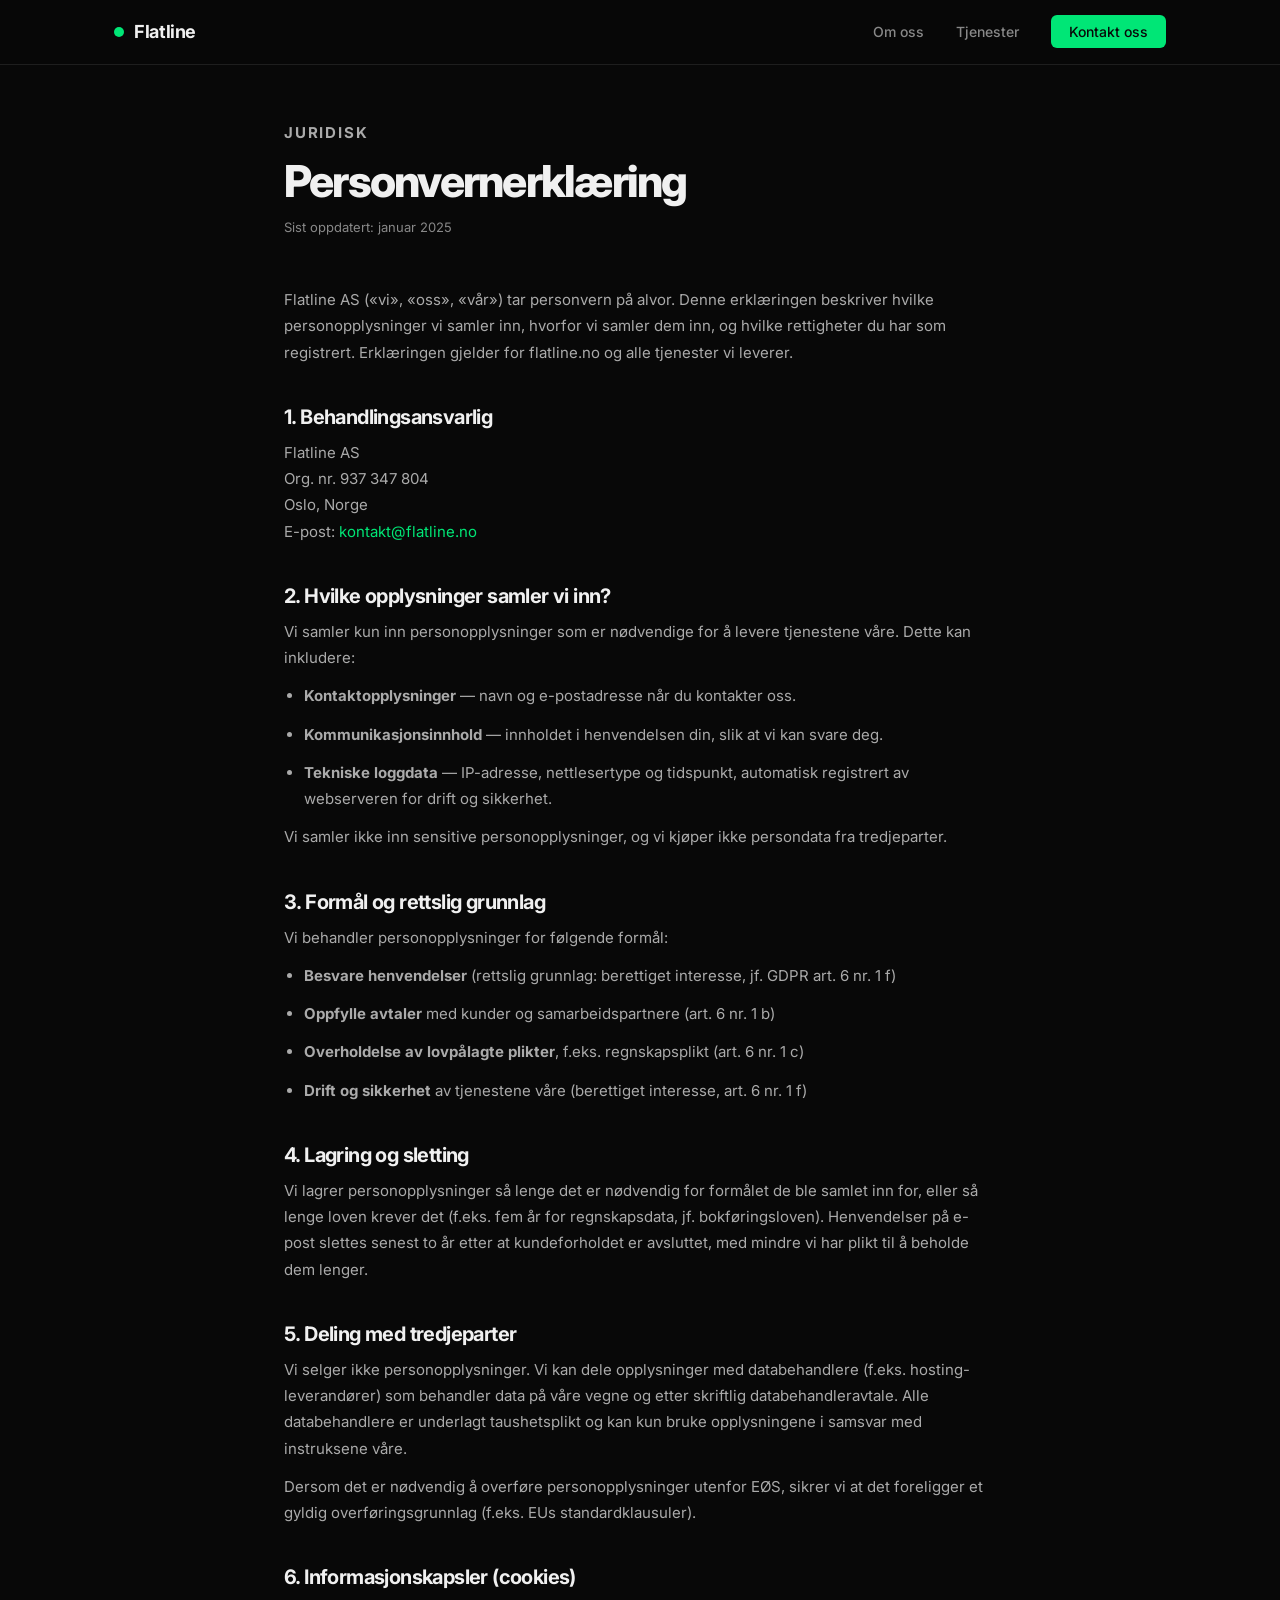
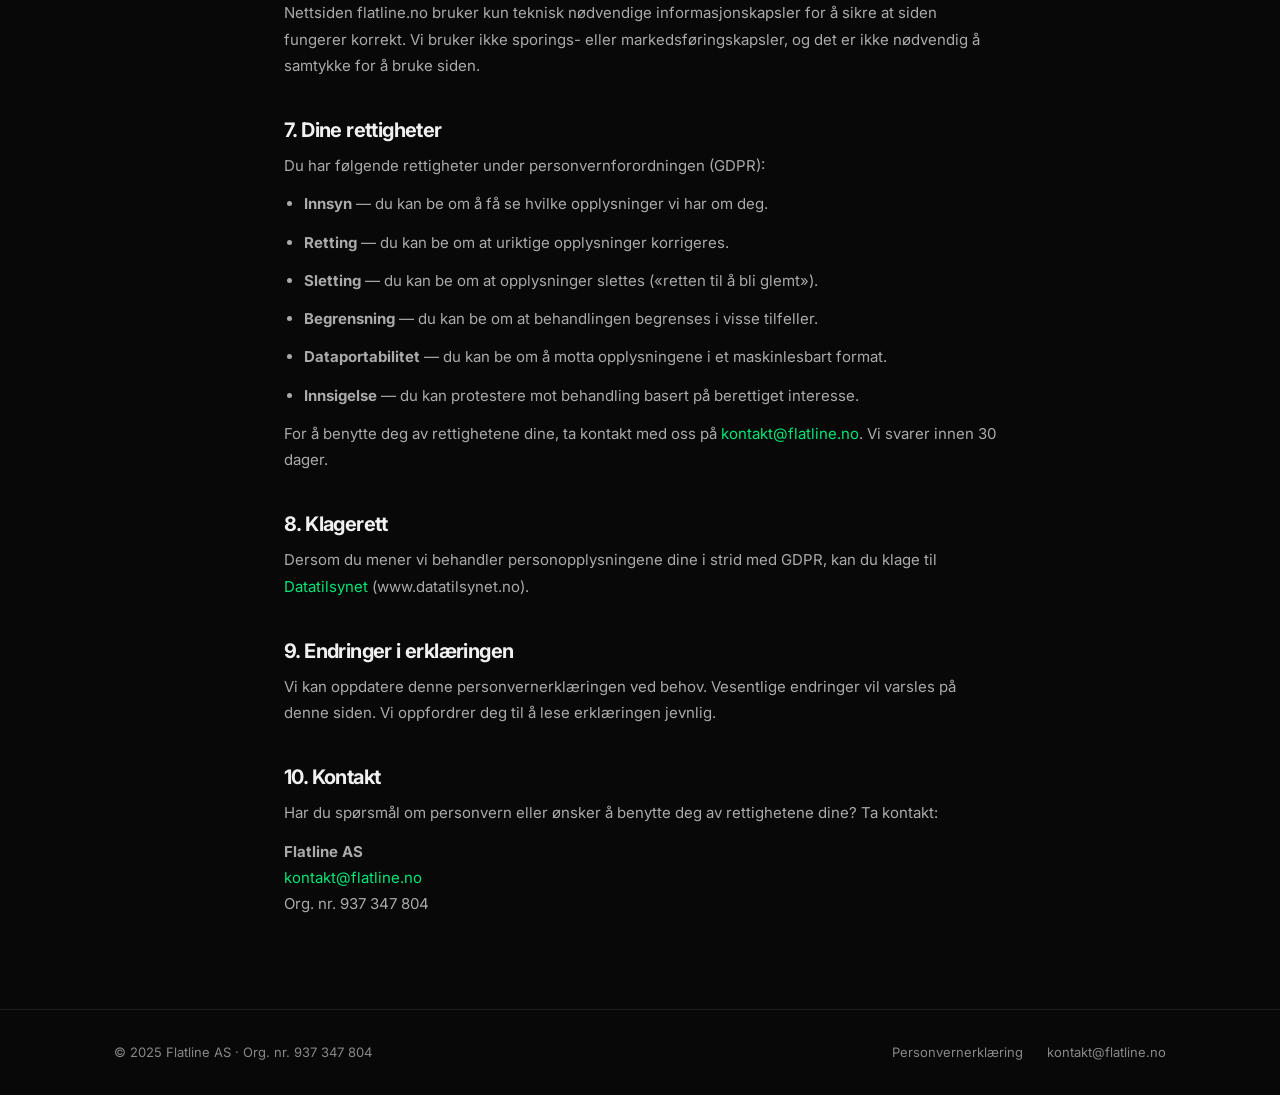
==== personvern.html @ 19d4c9af "Initial website for Flatline AS - Landing page with hero, about, services and contact sections - Pri" ====
<!DOCTYPE html>
<html lang="no">
<head>
  <meta charset="UTF-8" />
  <meta name="viewport" content="width=device-width, initial-scale=1.0" />
  <title>Personvernerklæring — Flatline AS</title>
  <meta name="description" content="Personvernerklæring for Flatline AS." />
  <meta name="theme-color" content="#080808" />
  <link rel="preconnect" href="https://fonts.googleapis.com" />
  <link rel="preconnect" href="https://fonts.gstatic.com" crossorigin />
  <link href="https://fonts.googleapis.com/css2?family=Inter:wght@400;500;600;700;800&display=swap" rel="stylesheet" />
  <link rel="stylesheet" href="style.css" />
</head>
<body>

  <!-- ── Nav ── -->
  <nav>
    <div class="nav-inner">
      <a href="/" class="nav-logo">
        <div class="logo-dot"></div>
        Flatline
      </a>
      <ul class="nav-links">
        <li><a href="/#about">Om oss</a></li>
        <li><a href="/#services">Tjenester</a></li>
        <li><a href="/#contact" class="nav-cta">Kontakt oss</a></li>
      </ul>
    </div>
  </nav>

  <div class="page-wrap">
    <p class="section-label">Juridisk</p>
    <h1>Personvernerklæring</h1>
    <p class="updated">Sist oppdatert: januar 2025</p>

    <p>
      Flatline AS («vi», «oss», «vår») tar personvern på alvor. Denne erklæringen beskriver
      hvilke personopplysninger vi samler inn, hvorfor vi samler dem inn, og hvilke rettigheter
      du har som registrert. Erklæringen gjelder for flatline.no og alle tjenester vi leverer.
    </p>

    <h2>1. Behandlingsansvarlig</h2>
    <p>
      Flatline AS<br>
      Org. nr. 937 347 804<br>
      Oslo, Norge<br>
      E-post: <a href="mailto:kontakt@flatline.no">kontakt@flatline.no</a>
    </p>

    <h2>2. Hvilke opplysninger samler vi inn?</h2>
    <p>Vi samler kun inn personopplysninger som er nødvendige for å levere tjenestene våre. Dette kan inkludere:</p>
    <ul>
      <li><strong>Kontaktopplysninger</strong> — navn og e-postadresse når du kontakter oss.</li>
      <li><strong>Kommunikasjonsinnhold</strong> — innholdet i henvendelsen din, slik at vi kan svare deg.</li>
      <li><strong>Tekniske loggdata</strong> — IP-adresse, nettlesertype og tidspunkt, automatisk registrert av webserveren for drift og sikkerhet.</li>
    </ul>
    <p>Vi samler ikke inn sensitive personopplysninger, og vi kjøper ikke persondata fra tredjeparter.</p>

    <h2>3. Formål og rettslig grunnlag</h2>
    <p>Vi behandler personopplysninger for følgende formål:</p>
    <ul>
      <li><strong>Besvare henvendelser</strong> (rettslig grunnlag: berettiget interesse, jf. GDPR art. 6 nr. 1 f)</li>
      <li><strong>Oppfylle avtaler</strong> med kunder og samarbeidspartnere (art. 6 nr. 1 b)</li>
      <li><strong>Overholdelse av lovpålagte plikter</strong>, f.eks. regnskapsplikt (art. 6 nr. 1 c)</li>
      <li><strong>Drift og sikkerhet</strong> av tjenestene våre (berettiget interesse, art. 6 nr. 1 f)</li>
    </ul>

    <h2>4. Lagring og sletting</h2>
    <p>
      Vi lagrer personopplysninger så lenge det er nødvendig for formålet de ble samlet inn for,
      eller så lenge loven krever det (f.eks. fem år for regnskapsdata, jf. bokføringsloven).
      Henvendelser på e-post slettes senest to år etter at kundeforholdet er avsluttet,
      med mindre vi har plikt til å beholde dem lenger.
    </p>

    <h2>5. Deling med tredjeparter</h2>
    <p>
      Vi selger ikke personopplysninger. Vi kan dele opplysninger med databehandlere
      (f.eks. hosting-leverandører) som behandler data på våre vegne og etter skriftlig
      databehandleravtale. Alle databehandlere er underlagt taushetsplikt og kan kun bruke
      opplysningene i samsvar med instruksene våre.
    </p>
    <p>
      Dersom det er nødvendig å overføre personopplysninger utenfor EØS, sikrer vi at
      det foreligger et gyldig overføringsgrunnlag (f.eks. EUs standardklausuler).
    </p>

    <h2>6. Informasjonskapsler (cookies)</h2>
    <p>
      Nettsiden flatline.no bruker kun teknisk nødvendige informasjonskapsler for å sikre
      at siden fungerer korrekt. Vi bruker ikke sporings- eller markedsføringskapsler,
      og det er ikke nødvendig å samtykke for å bruke siden.
    </p>

    <h2>7. Dine rettigheter</h2>
    <p>
      Du har følgende rettigheter under personvernforordningen (GDPR):
    </p>
    <ul>
      <li><strong>Innsyn</strong> — du kan be om å få se hvilke opplysninger vi har om deg.</li>
      <li><strong>Retting</strong> — du kan be om at uriktige opplysninger korrigeres.</li>
      <li><strong>Sletting</strong> — du kan be om at opplysninger slettes («retten til å bli glemt»).</li>
      <li><strong>Begrensning</strong> — du kan be om at behandlingen begrenses i visse tilfeller.</li>
      <li><strong>Dataportabilitet</strong> — du kan be om å motta opplysningene i et maskinlesbart format.</li>
      <li><strong>Innsigelse</strong> — du kan protestere mot behandling basert på berettiget interesse.</li>
    </ul>
    <p>
      For å benytte deg av rettighetene dine, ta kontakt med oss på
      <a href="mailto:kontakt@flatline.no">kontakt@flatline.no</a>.
      Vi svarer innen 30 dager.
    </p>

    <h2>8. Klagerett</h2>
    <p>
      Dersom du mener vi behandler personopplysningene dine i strid med GDPR, kan du
      klage til <a href="https://www.datatilsynet.no" target="_blank" rel="noopener">Datatilsynet</a>
      (www.datatilsynet.no).
    </p>

    <h2>9. Endringer i erklæringen</h2>
    <p>
      Vi kan oppdatere denne personvernerklæringen ved behov. Vesentlige endringer vil
      varsles på denne siden. Vi oppfordrer deg til å lese erklæringen jevnlig.
    </p>

    <h2>10. Kontakt</h2>
    <p>
      Har du spørsmål om personvern eller ønsker å benytte deg av rettighetene dine?
      Ta kontakt:
    </p>
    <p>
      <strong>Flatline AS</strong><br>
      <a href="mailto:kontakt@flatline.no">kontakt@flatline.no</a><br>
      Org. nr. 937 347 804
    </p>
  </div>

  <!-- ── Footer ── -->
  <footer>
    <div class="footer-inner">
      <div class="footer-left">
        © 2025 Flatline AS · Org. nr. 937 347 804
      </div>
      <div class="footer-right">
        <a href="personvern.html">Personvernerklæring</a>
        <a href="mailto:kontakt@flatline.no">kontakt@flatline.no</a>
      </div>
    </div>
  </footer>

</body>
</html>
---- style.css ----
/* ── Reset & base ─────────────────────────────────────────── */
*, *::before, *::after { box-sizing: border-box; margin: 0; padding: 0; }

:root {
  --bg:       #080808;
  --surface:  #111111;
  --border:   #1e1e1e;
  --green:    #00e676;
  --green-dim:#00c45e;
  --text:     #f0f0f0;
  --muted:    #888888;
  --faint:    #333333;

  --font: 'Inter', system-ui, -apple-system, sans-serif;
  --radius: 6px;
  --max: 1100px;
  --transition: 0.25s ease;
}

html { scroll-behavior: smooth; }

body {
  background: var(--bg);
  color: var(--text);
  font-family: var(--font);
  font-size: 16px;
  line-height: 1.6;
  -webkit-font-smoothing: antialiased;
}

a { color: var(--green); text-decoration: none; transition: opacity var(--transition); }
a:hover { opacity: 0.75; }

/* ── Layout ───────────────────────────────────────────────── */
.container { max-width: var(--max); margin: 0 auto; padding: 0 24px; }

section { padding: 96px 0; }

/* ── Nav ──────────────────────────────────────────────────── */
nav {
  position: fixed;
  top: 0; left: 0; right: 0;
  z-index: 100;
  border-bottom: 1px solid var(--border);
  background: rgba(8, 8, 8, 0.90);
  backdrop-filter: blur(12px);
  -webkit-backdrop-filter: blur(12px);
}

.nav-inner {
  max-width: var(--max);
  margin: 0 auto;
  padding: 0 24px;
  height: 64px;
  display: flex;
  align-items: center;
  justify-content: space-between;
}

.nav-logo {
  display: flex;
  align-items: center;
  gap: 10px;
  font-size: 18px;
  font-weight: 700;
  color: var(--text);
  letter-spacing: -0.02em;
}

.logo-dot {
  width: 10px; height: 10px;
  border-radius: 50%;
  background: var(--green);
  animation: pulse 2.4s ease-in-out infinite;
}

@keyframes pulse {
  0%, 100% { opacity: 1; transform: scale(1); }
  50%       { opacity: 0.4; transform: scale(0.7); }
}

.nav-links {
  display: flex;
  align-items: center;
  gap: 32px;
  list-style: none;
}

.nav-links a { color: var(--muted); font-size: 14px; font-weight: 500; }
.nav-links a:hover { color: var(--text); opacity: 1; }

.nav-cta {
  background: var(--green) !important;
  color: var(--bg) !important;
  padding: 8px 18px;
  border-radius: var(--radius);
  font-weight: 600;
  font-size: 14px !important;
}
.nav-cta:hover { opacity: 0.85 !important; }

/* ── Hero ─────────────────────────────────────────────────── */
#hero {
  min-height: 100vh;
  display: flex;
  flex-direction: column;
  justify-content: center;
  padding-top: 64px;
  position: relative;
  overflow: hidden;
}

.hero-content {
  position: relative;
  z-index: 2;
}

.hero-tag {
  display: inline-flex;
  align-items: center;
  gap: 8px;
  background: rgba(0, 230, 118, 0.08);
  border: 1px solid rgba(0, 230, 118, 0.2);
  color: var(--green);
  font-size: 12px;
  font-weight: 600;
  letter-spacing: 0.08em;
  text-transform: uppercase;
  padding: 6px 14px;
  border-radius: 100px;
  margin-bottom: 32px;
}

.hero-tag::before {
  content: '';
  width: 6px; height: 6px;
  border-radius: 50%;
  background: var(--green);
  animation: pulse 2.4s ease-in-out infinite;
}

h1 {
  font-size: clamp(42px, 7vw, 80px);
  font-weight: 800;
  letter-spacing: -0.04em;
  line-height: 1.05;
  margin-bottom: 24px;
}

h1 em {
  font-style: normal;
  color: var(--green);
}

.hero-sub {
  font-size: clamp(16px, 2vw, 20px);
  color: var(--muted);
  max-width: 520px;
  margin-bottom: 40px;
  line-height: 1.65;
}

.btn {
  display: inline-flex;
  align-items: center;
  gap: 8px;
  padding: 14px 28px;
  border-radius: var(--radius);
  font-size: 15px;
  font-weight: 600;
  cursor: pointer;
  transition: all var(--transition);
}

.btn-primary {
  background: var(--green);
  color: var(--bg);
}
.btn-primary:hover { background: var(--green-dim); opacity: 1; }

.btn-ghost {
  background: transparent;
  color: var(--text);
  border: 1px solid var(--border);
}
.btn-ghost:hover { border-color: var(--faint); background: var(--surface); opacity: 1; }

.hero-actions { display: flex; gap: 12px; flex-wrap: wrap; }

/* EKG canvas */
.ekg-wrap {
  position: absolute;
  bottom: 0; left: 0; right: 0;
  height: 160px;
  opacity: 0.18;
  pointer-events: none;
}

/* ── Section headings ────────────────────────────────────── */
.section-label {
  font-size: 11px;
  font-weight: 700;
  letter-spacing: 0.12em;
  text-transform: uppercase;
  color: var(--green);
  margin-bottom: 16px;
}

h2 {
  font-size: clamp(28px, 4vw, 44px);
  font-weight: 800;
  letter-spacing: -0.03em;
  line-height: 1.1;
  margin-bottom: 20px;
}

.lead {
  font-size: 18px;
  color: var(--muted);
  max-width: 600px;
  line-height: 1.7;
  margin-bottom: 48px;
}

/* ── About ────────────────────────────────────────────────── */
#about { border-top: 1px solid var(--border); }

.about-grid {
  display: grid;
  grid-template-columns: 1fr 1fr;
  gap: 64px;
  align-items: start;
}

.about-facts {
  display: grid;
  grid-template-columns: 1fr 1fr;
  gap: 24px;
}

.fact-card {
  background: var(--surface);
  border: 1px solid var(--border);
  border-radius: 12px;
  padding: 28px;
}

.fact-card .num {
  font-size: 36px;
  font-weight: 800;
  letter-spacing: -0.04em;
  color: var(--green);
  line-height: 1;
  margin-bottom: 6px;
}

.fact-card .label {
  font-size: 13px;
  color: var(--muted);
}

/* ── Services ─────────────────────────────────────────────── */
#services { border-top: 1px solid var(--border); }

.services-grid {
  display: grid;
  grid-template-columns: repeat(3, 1fr);
  gap: 20px;
}

.service-card {
  background: var(--surface);
  border: 1px solid var(--border);
  border-radius: 12px;
  padding: 36px 28px;
  transition: border-color var(--transition), transform var(--transition);
}

.service-card:hover {
  border-color: rgba(0, 230, 118, 0.25);
  transform: translateY(-3px);
}

.service-icon {
  width: 44px; height: 44px;
  background: rgba(0, 230, 118, 0.08);
  border-radius: 10px;
  display: flex;
  align-items: center;
  justify-content: center;
  margin-bottom: 20px;
  font-size: 20px;
}

.service-card h3 {
  font-size: 18px;
  font-weight: 700;
  letter-spacing: -0.02em;
  margin-bottom: 10px;
}

.service-card p {
  font-size: 14px;
  color: var(--muted);
  line-height: 1.65;
}

/* ── Contact ──────────────────────────────────────────────── */
#contact {
  border-top: 1px solid var(--border);
  text-align: center;
}

#contact .lead { margin: 0 auto 40px; }

.contact-card {
  display: inline-flex;
  flex-direction: column;
  align-items: center;
  gap: 12px;
  background: var(--surface);
  border: 1px solid var(--border);
  border-radius: 16px;
  padding: 48px 64px;
  margin: 0 auto;
}

.contact-card .email {
  font-size: clamp(20px, 3vw, 28px);
  font-weight: 700;
  letter-spacing: -0.02em;
  color: var(--green);
}

.contact-card .hint {
  font-size: 14px;
  color: var(--muted);
}

/* ── Footer ───────────────────────────────────────────────── */
footer {
  border-top: 1px solid var(--border);
  padding: 32px 0;
}

.footer-inner {
  max-width: var(--max);
  margin: 0 auto;
  padding: 0 24px;
  display: flex;
  align-items: center;
  justify-content: space-between;
  gap: 16px;
  flex-wrap: wrap;
}

.footer-left {
  font-size: 13px;
  color: var(--muted);
}

.footer-right {
  display: flex;
  gap: 24px;
  font-size: 13px;
}

.footer-right a { color: var(--muted); }
.footer-right a:hover { color: var(--text); opacity: 1; }

/* ── Personvern page ─────────────────────────────────────── */
.page-wrap {
  max-width: 760px;
  margin: 0 auto;
  padding: 120px 24px 80px;
}

.page-wrap h1 { font-size: clamp(28px, 4vw, 44px); margin-bottom: 12px; }
.page-wrap .updated { font-size: 13px; color: var(--muted); margin-bottom: 48px; }

.page-wrap h2 {
  font-size: 20px;
  font-weight: 700;
  margin: 40px 0 12px;
  color: var(--text);
}

.page-wrap p, .page-wrap li {
  font-size: 15px;
  color: #aaaaaa;
  line-height: 1.75;
  margin-bottom: 12px;
}

.page-wrap ul { padding-left: 20px; margin-bottom: 12px; }
.page-wrap li { list-style: disc; }

.page-wrap a { color: var(--green); }

/* ── Responsive ────────────────────────────────────────────── */
@media (max-width: 768px) {
  section { padding: 64px 0; }

  .nav-links { display: none; }

  .about-grid { grid-template-columns: 1fr; gap: 40px; }
  .about-facts { grid-template-columns: 1fr 1fr; }

  .services-grid { grid-template-columns: 1fr; }

  .contact-card { padding: 36px 28px; width: 100%; }

  .footer-inner { flex-direction: column; align-items: flex-start; }
}

@media (max-width: 480px) {
  .about-facts { grid-template-columns: 1fr; }
}
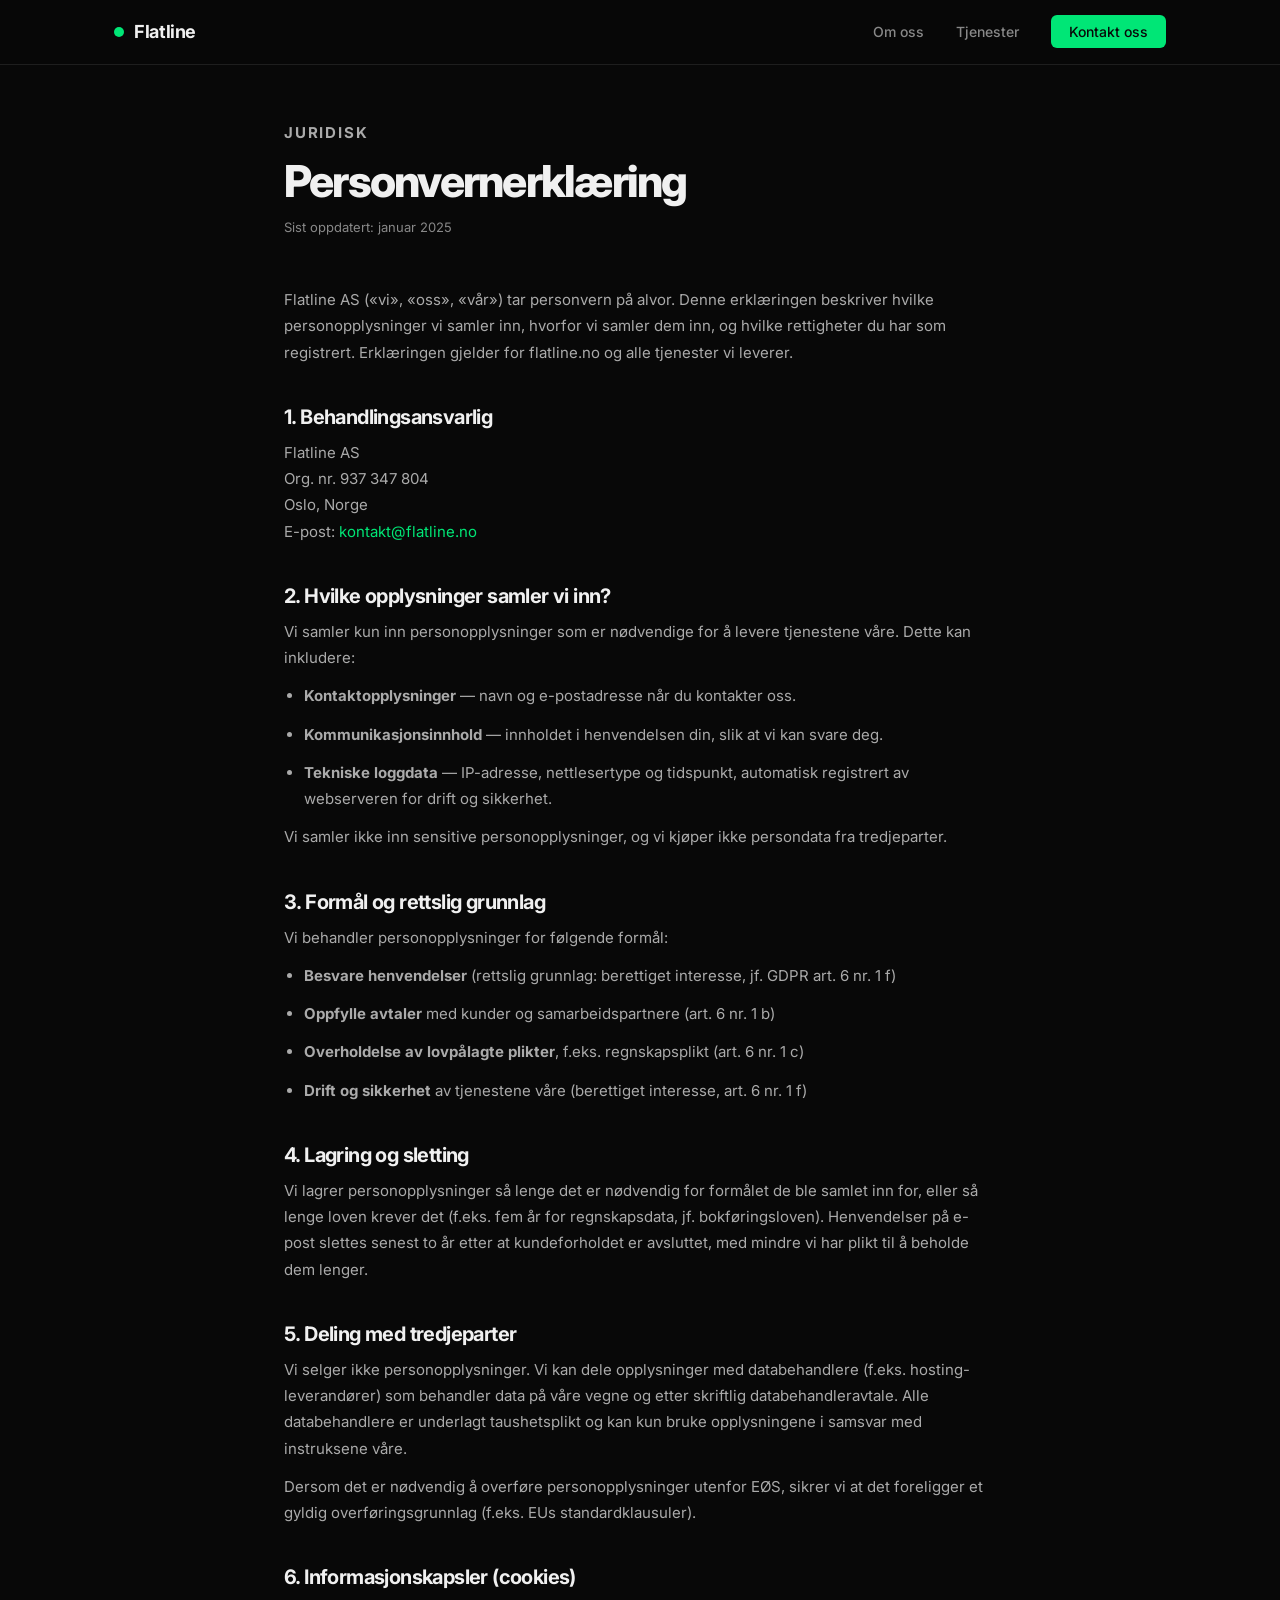
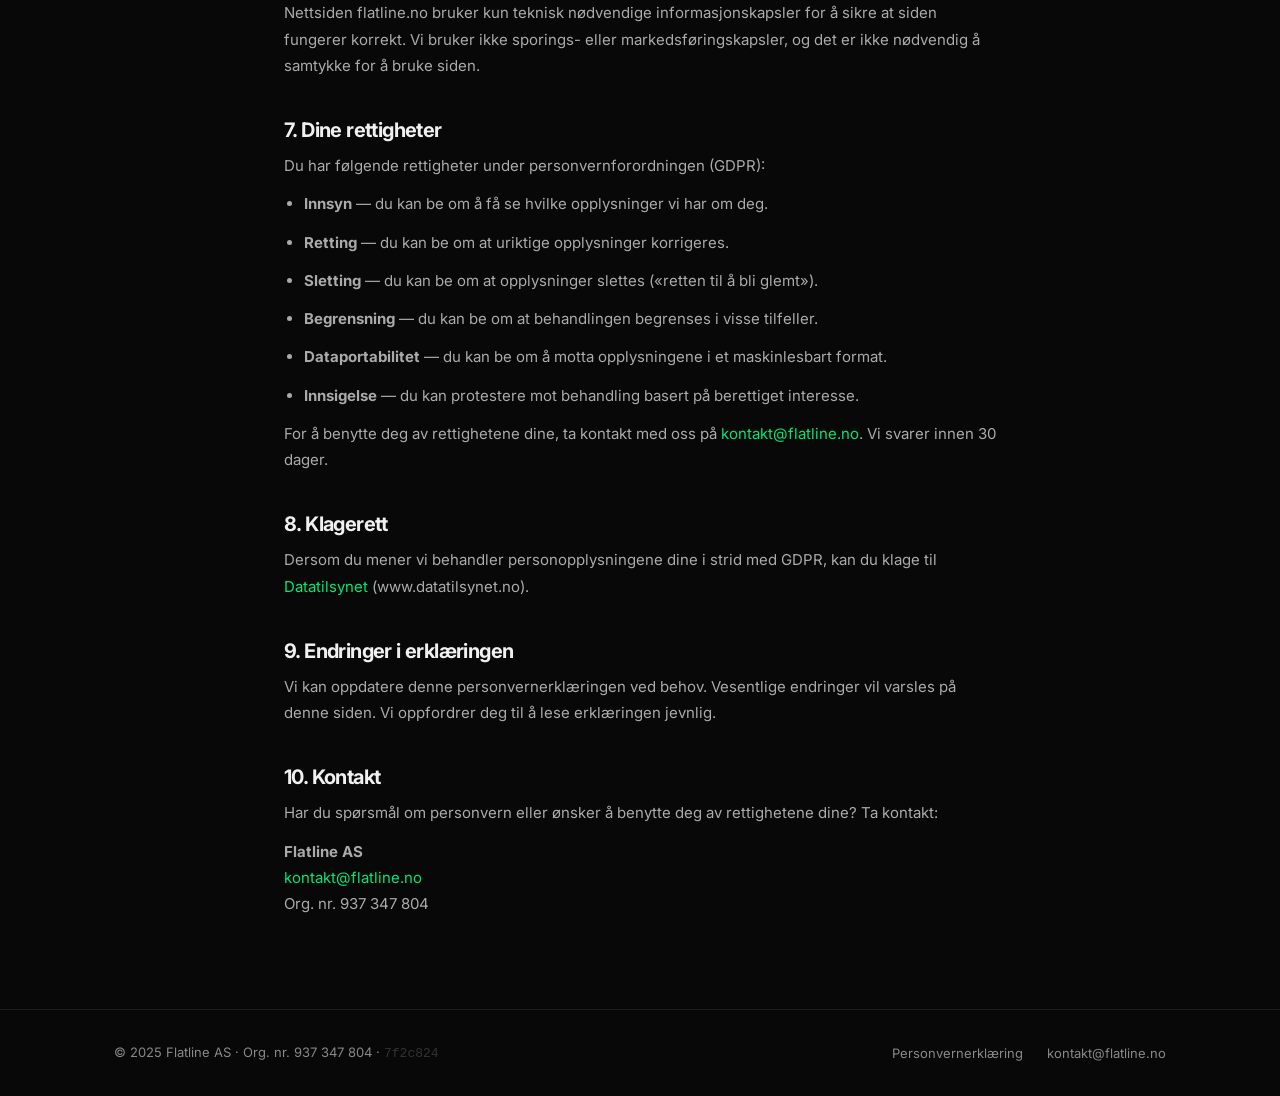
==== commit 780d432c: "Add git hash to footer" ====
--- a/personvern.html
+++ b/personvern.html
@@ -139,7 +139,7 @@
   <footer>
     <div class="footer-inner">
       <div class="footer-left">
-        © 2025 Flatline AS · Org. nr. 937 347 804
+        © 2025 Flatline AS · Org. nr. 937 347 804 · <span style="color: var(--faint); font-family: monospace;">7f2c824</span>
       </div>
       <div class="footer-right">
         <a href="personvern.html">Personvernerklæring</a>
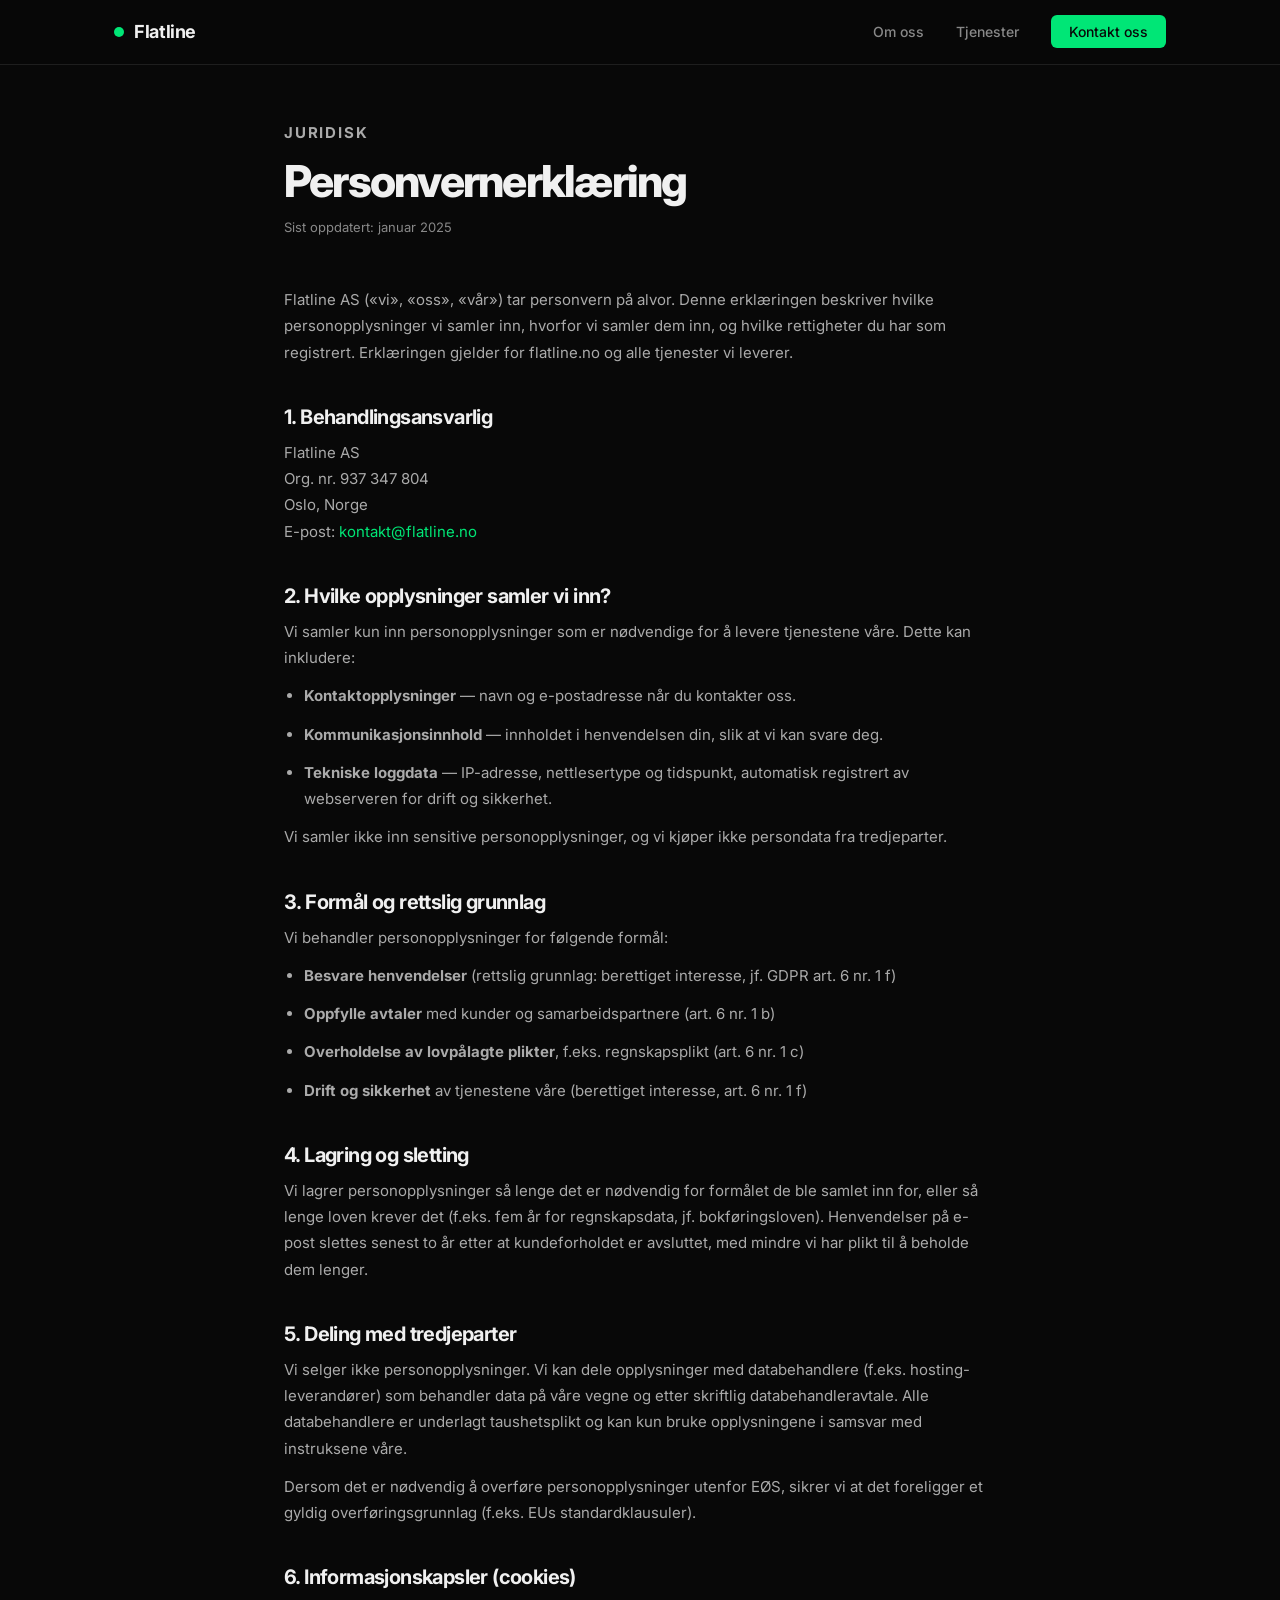
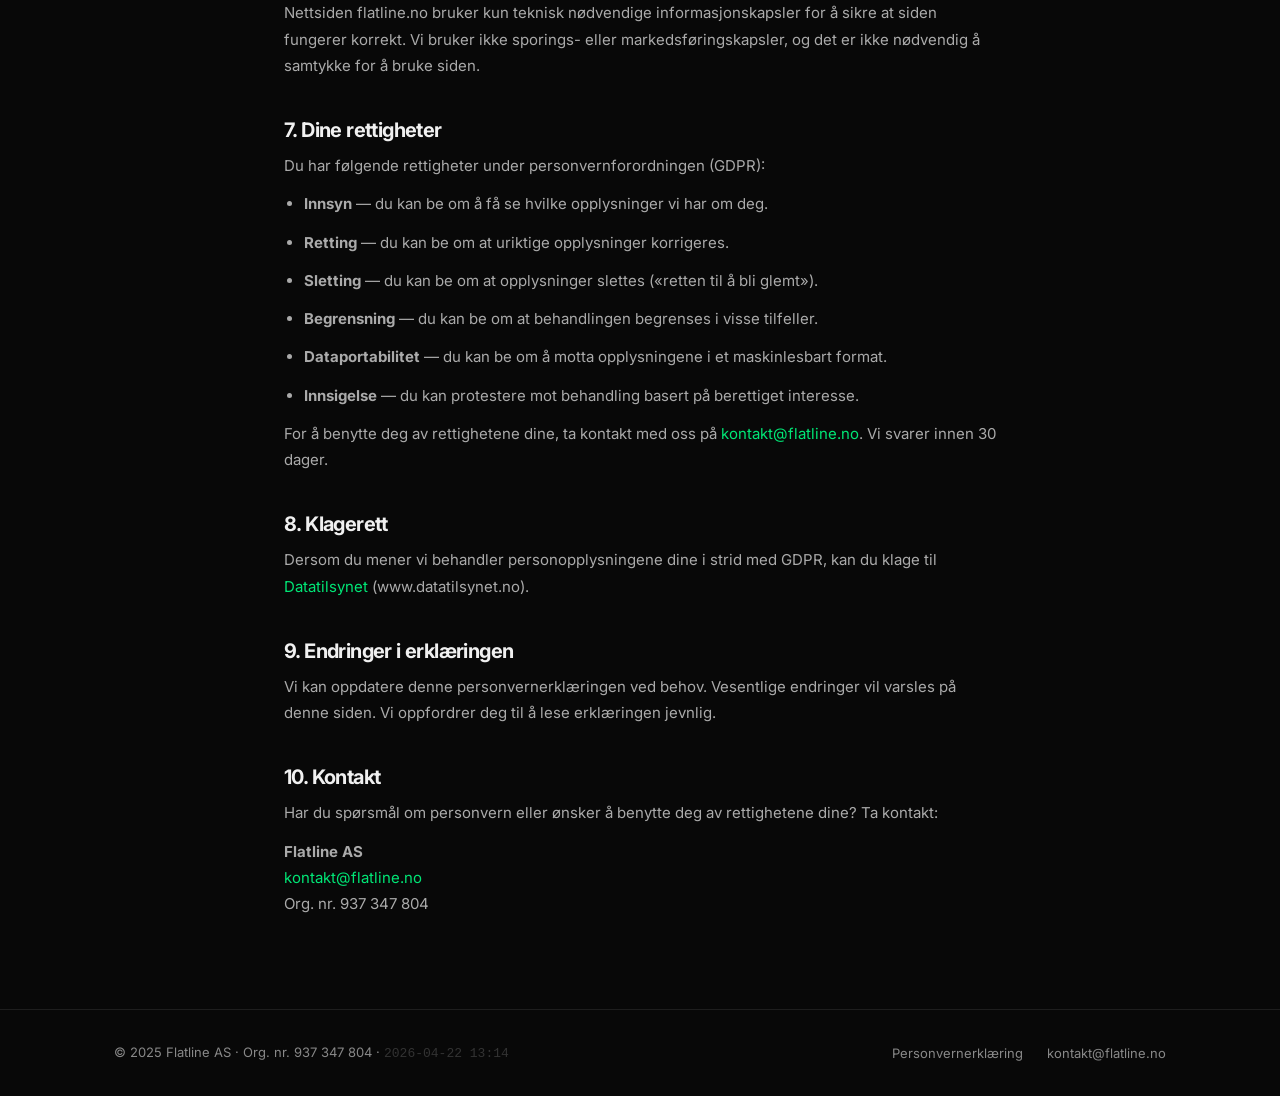
==== commit 1bf0f1e8: "Switch version to build timestamp" ====
--- a/personvern.html
+++ b/personvern.html
@@ -139,7 +139,7 @@
   <footer>
     <div class="footer-inner">
       <div class="footer-left">
-        © 2025 Flatline AS · Org. nr. 937 347 804 · <span style="color: var(--faint); font-family: monospace;">7f2c824</span>
+        © 2025 Flatline AS · Org. nr. 937 347 804 · <span style="color: var(--faint); font-family: monospace;">2026-04-22 13:14</span>
       </div>
       <div class="footer-right">
         <a href="personvern.html">Personvernerklæring</a>
